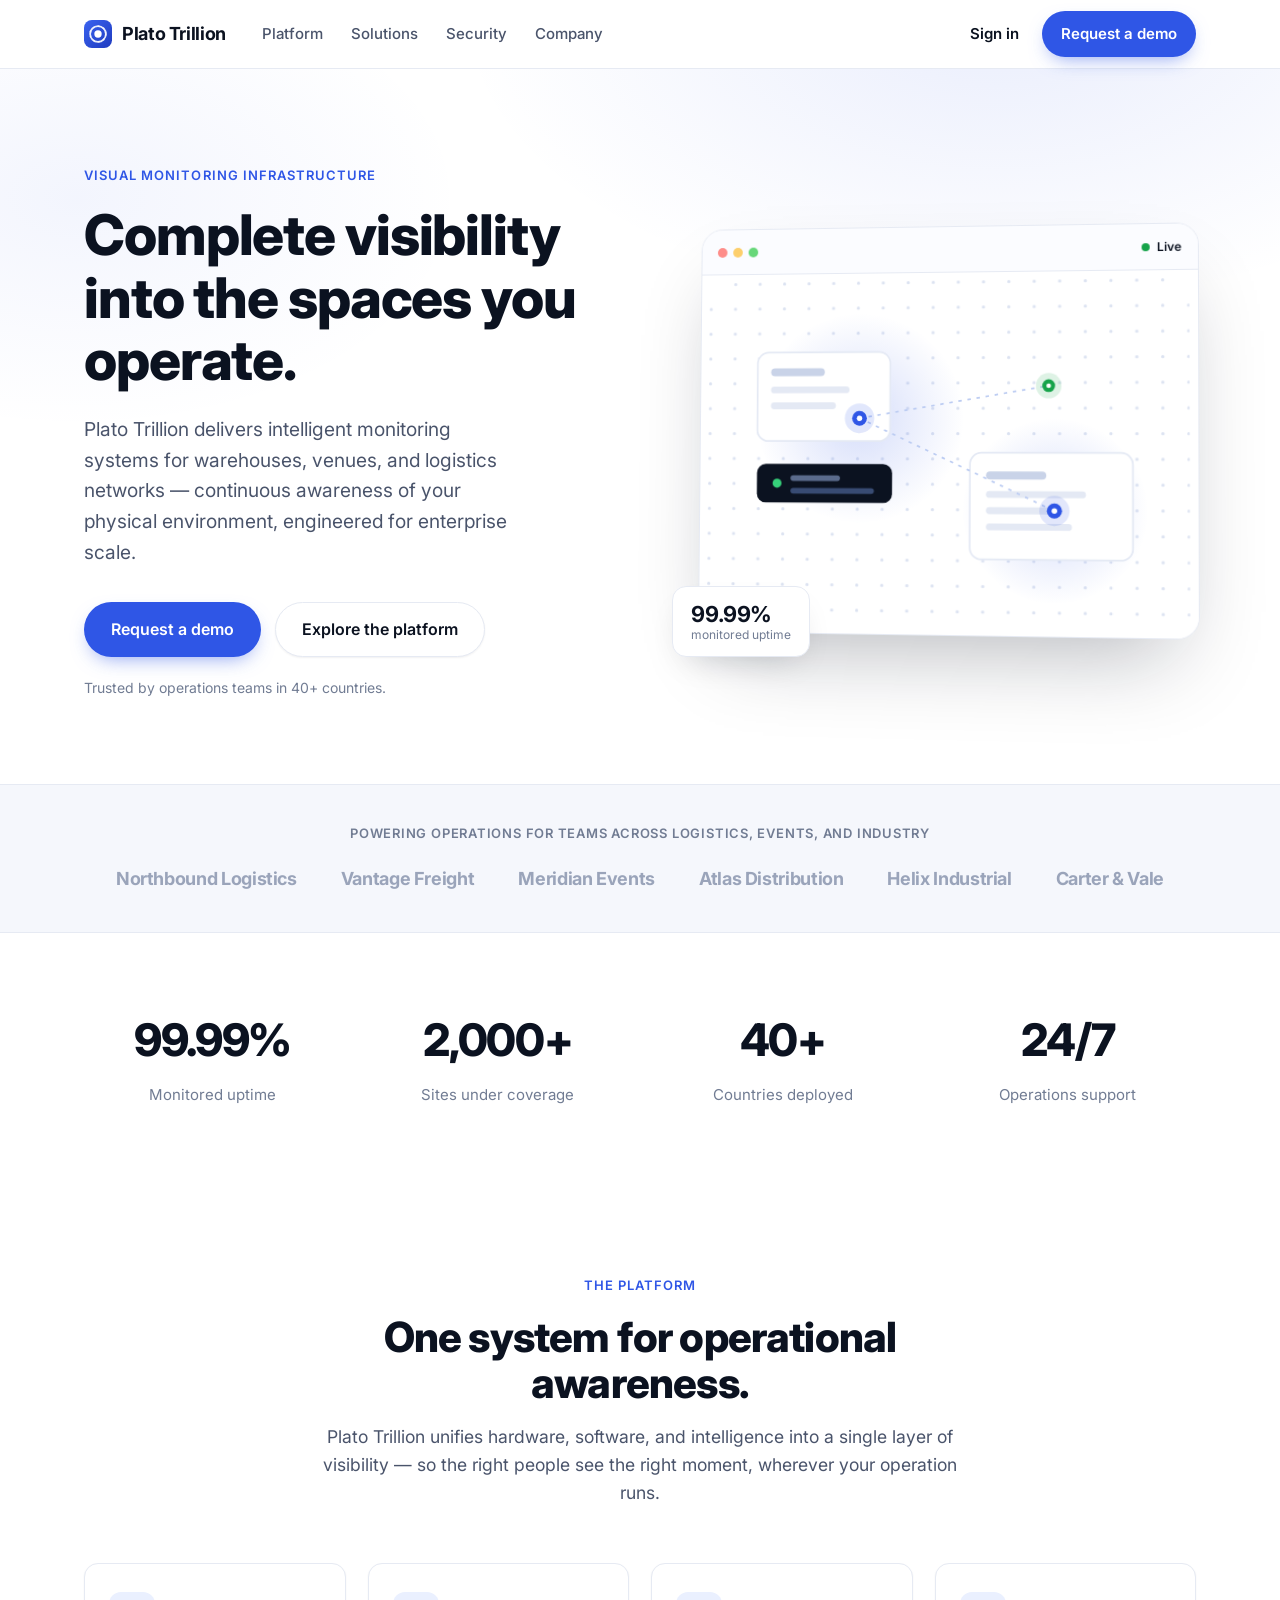
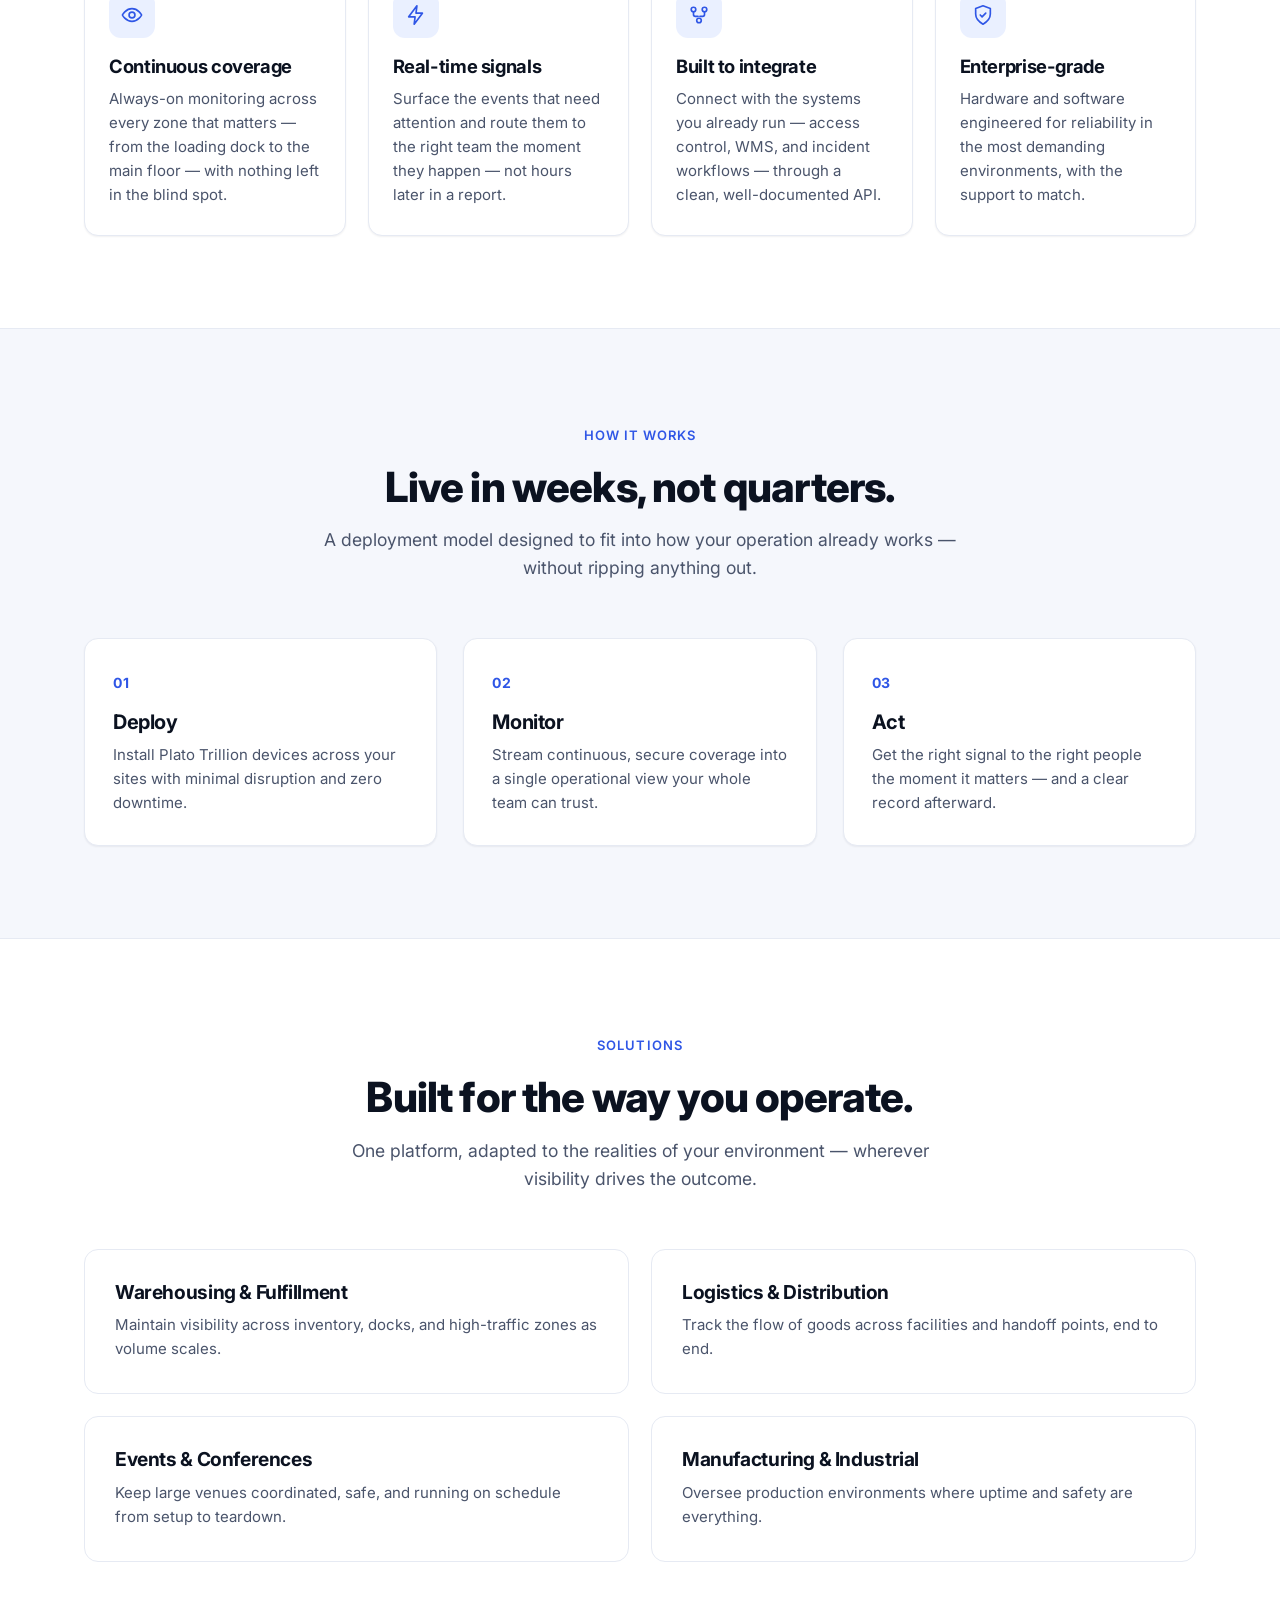
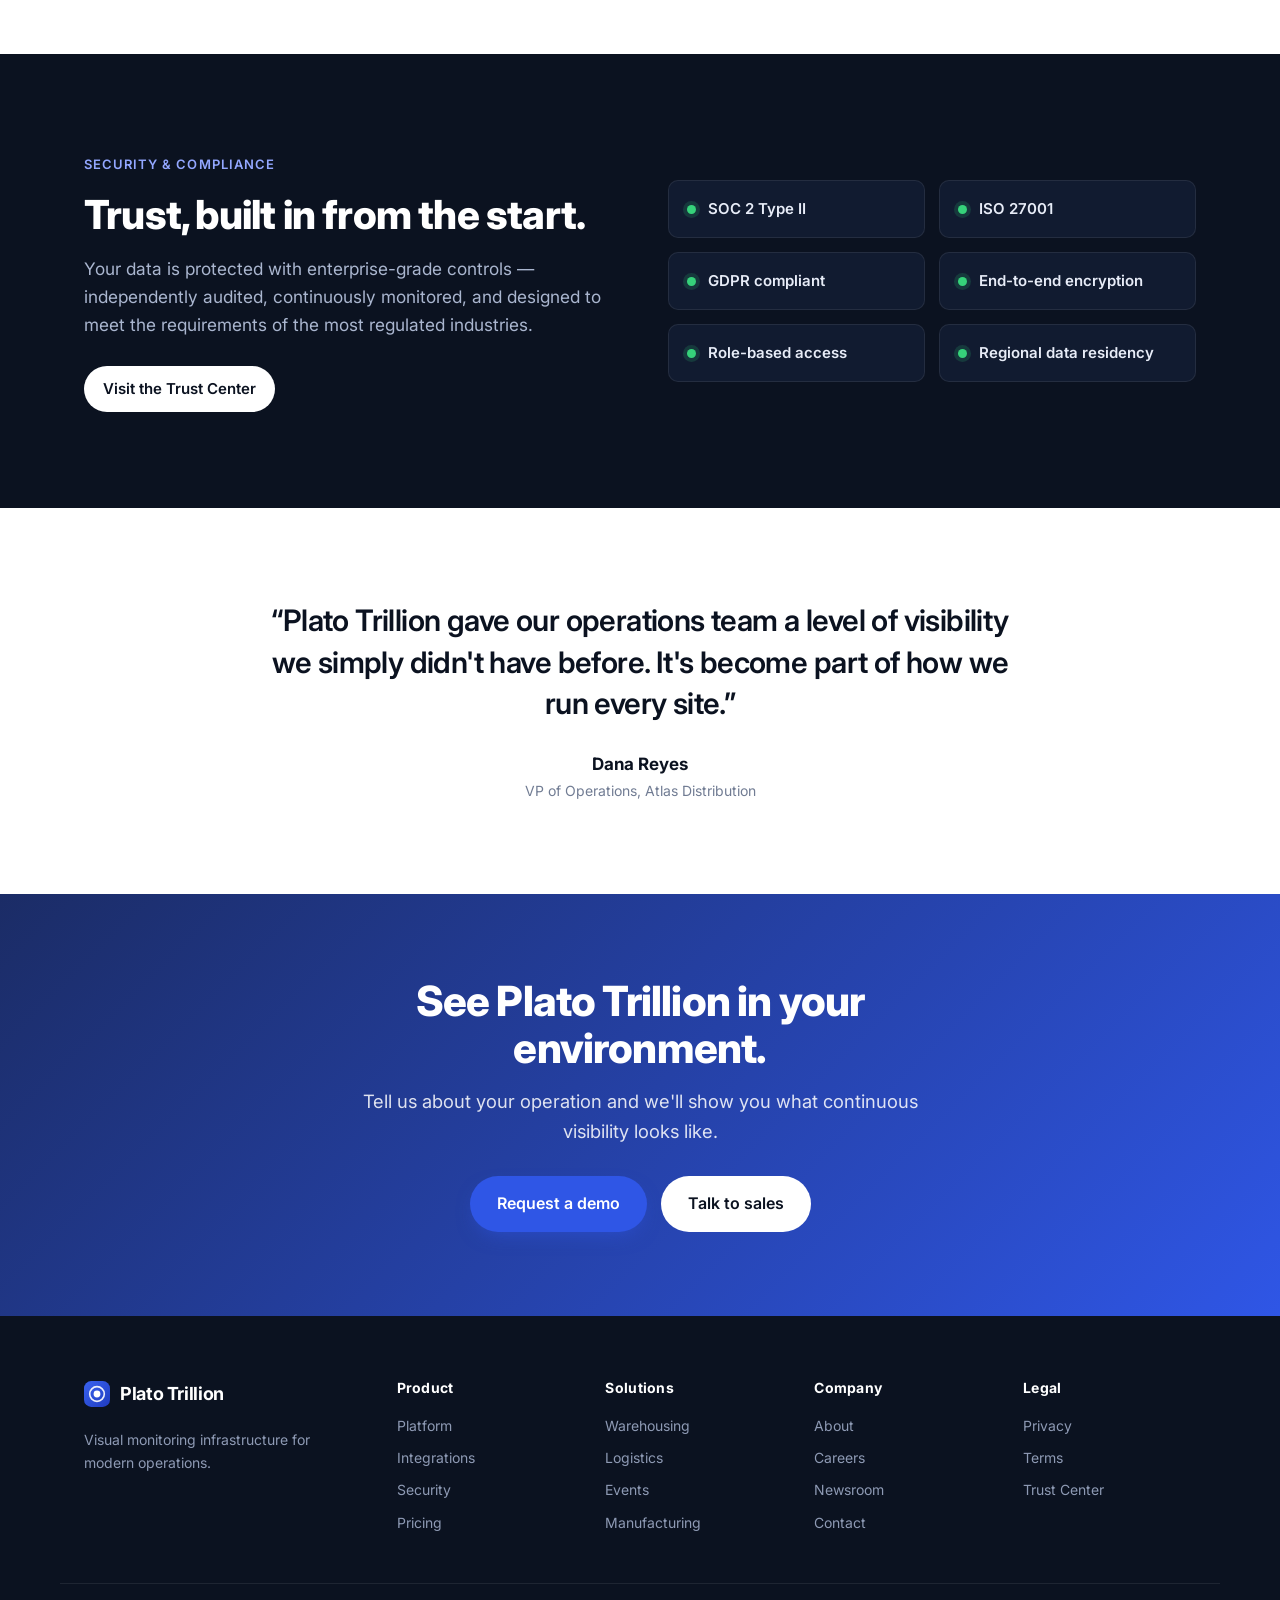
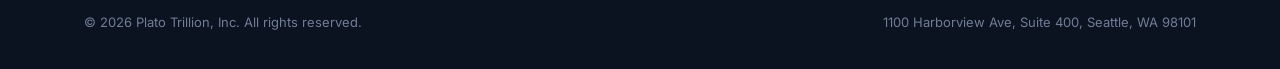
==== index.html @ 6a97e01a "Initial commit: Plato Trillion landing page Static one-page marketing site (HTML/CSS/vanilla JS) for" ====
<!DOCTYPE html>
<html lang="en">
<head>
  <meta charset="UTF-8" />
  <meta name="viewport" content="width=device-width, initial-scale=1.0" />
  <title>Plato Trillion — Visual monitoring infrastructure for operations</title>
  <meta name="description" content="Plato Trillion builds intelligent monitoring systems that give logistics, events, and industrial teams continuous visibility into their physical environments — engineered for enterprise scale." />
  <meta name="theme-color" content="#0b1220" />
  <link rel="canonical" href="https://platotrillion.com/" />

  <!-- Open Graph / social -->
  <meta property="og:type" content="website" />
  <meta property="og:title" content="Plato Trillion — Visual monitoring infrastructure" />
  <meta property="og:description" content="Continuous visibility into the spaces you operate. Intelligent monitoring systems for warehouses, venues, and logistics networks." />
  <meta property="og:url" content="https://platotrillion.com/" />
  <meta property="og:image" content="https://platotrillion.com/og-image.svg" />
  <meta property="og:site_name" content="Plato Trillion" />
  <meta name="twitter:card" content="summary_large_image" />
  <meta name="twitter:title" content="Plato Trillion — Visual monitoring infrastructure" />
  <meta name="twitter:description" content="Continuous visibility into the spaces you operate." />
  <meta name="twitter:image" content="https://platotrillion.com/og-image.svg" />

  <link rel="icon" href="favicon.svg" type="image/svg+xml" />
  <link rel="preconnect" href="https://fonts.googleapis.com" />
  <link rel="preconnect" href="https://fonts.gstatic.com" crossorigin />
  <link href="https://fonts.googleapis.com/css2?family=Inter:wght@400;500;600;700;800&display=swap" rel="stylesheet" />
  <link rel="stylesheet" href="styles.css" />
  <script>document.documentElement.classList.add('js');</script>

  <script type="application/ld+json">
  {
    "@context": "https://schema.org",
    "@type": "Organization",
    "name": "Plato Trillion, Inc.",
    "url": "https://platotrillion.com/",
    "logo": "https://platotrillion.com/favicon.svg",
    "description": "Intelligent visual monitoring systems for warehouses, venues, and logistics networks.",
    "foundingDate": "2019",
    "address": {
      "@type": "PostalAddress",
      "streetAddress": "1100 Harborview Ave, Suite 400",
      "addressLocality": "Seattle",
      "addressRegion": "WA",
      "postalCode": "98101",
      "addressCountry": "US"
    }
  }
  </script>
</head>
<body>
  <a class="skip-link" href="#main">Skip to content</a>

  <!-- Header -->
  <header class="site-header" id="top">
    <div class="container nav">
      <a class="brand" href="#top" aria-label="Plato Trillion home">
        <span class="brand-mark" aria-hidden="true">
          <svg viewBox="0 0 32 32" width="28" height="28" fill="none" xmlns="http://www.w3.org/2000/svg">
            <rect width="32" height="32" rx="9" fill="url(#bg)"/>
            <circle cx="16" cy="16" r="9" stroke="#fff" stroke-width="2" opacity="0.9"/>
            <circle cx="16" cy="16" r="4.2" fill="#fff"/>
            <circle cx="16" cy="16" r="9" stroke="#fff" stroke-width="2" stroke-dasharray="2 4" opacity="0.5"/>
            <defs>
              <linearGradient id="bg" x1="0" y1="0" x2="32" y2="32" gradientUnits="userSpaceOnUse">
                <stop stop-color="#3a63f0"/>
                <stop offset="1" stop-color="#1f3bbf"/>
              </linearGradient>
            </defs>
          </svg>
        </span>
        <span class="brand-name">Plato Trillion</span>
      </a>

      <nav class="nav-links" aria-label="Primary">
        <a href="#platform">Platform</a>
        <a href="#solutions">Solutions</a>
        <a href="#security">Security</a>
        <a href="#company">Company</a>
      </nav>

      <div class="nav-actions">
        <a class="btn btn-ghost" href="#contact">Sign in</a>
        <a class="btn btn-primary" href="#contact">Request a demo</a>
      </div>

      <button class="nav-toggle" aria-label="Toggle menu" aria-expanded="false" aria-controls="mobile-nav">
        <span></span><span></span><span></span>
      </button>
    </div>
    <div class="mobile-nav" id="mobile-nav" hidden>
      <a href="#platform">Platform</a>
      <a href="#solutions">Solutions</a>
      <a href="#security">Security</a>
      <a href="#company">Company</a>
      <a class="btn btn-primary btn-block" href="#contact">Request a demo</a>
    </div>
  </header>

  <main id="main">
    <!-- Hero -->
    <section class="hero">
      <div class="container hero-grid">
        <div class="hero-copy">
          <span class="eyebrow">Visual monitoring infrastructure</span>
          <h1>Complete visibility into the spaces you operate.</h1>
          <p class="lead">
            Plato Trillion delivers intelligent monitoring systems for warehouses, venues, and
            logistics networks — continuous awareness of your physical environment, engineered
            for enterprise scale.
          </p>
          <div class="hero-actions">
            <a class="btn btn-primary btn-lg" href="#contact">Request a demo</a>
            <a class="btn btn-secondary btn-lg" href="#platform">Explore the platform</a>
          </div>
          <p class="hero-note">Trusted by operations teams in 40+ countries.</p>
        </div>

        <div class="hero-visual" aria-hidden="true">
          <div class="visual-card">
            <div class="vc-head">
              <span class="vc-dots"><i></i><i></i><i></i></span>
              <span class="vc-live"><span class="pulse"></span>Live</span>
            </div>
            <div class="vc-body">
              <svg viewBox="0 0 420 300" xmlns="http://www.w3.org/2000/svg" role="img">
                <defs>
                  <pattern id="dots" width="22" height="22" patternUnits="userSpaceOnUse">
                    <circle cx="1.4" cy="1.4" r="1.4" fill="#dbe2f1"/>
                  </pattern>
                  <radialGradient id="cov" cx="50%" cy="50%" r="50%">
                    <stop offset="0%" stop-color="#2f56e6" stop-opacity="0.20"/>
                    <stop offset="100%" stop-color="#2f56e6" stop-opacity="0"/>
                  </radialGradient>
                </defs>
                <rect x="0" y="0" width="420" height="300" fill="url(#dots)"/>

                <!-- coverage glow -->
                <circle cx="135" cy="120" r="92" fill="url(#cov)"/>
                <circle cx="305" cy="200" r="80" fill="url(#cov)"/>

                <!-- zones -->
                <rect x="44" y="62" width="118" height="78" rx="10" fill="#fff" stroke="#e4e9f4" stroke-width="1.5"/>
                <rect x="56" y="76" width="48" height="7" rx="3.5" fill="#c9d3e8"/>
                <rect x="56" y="92" width="70" height="6" rx="3" fill="#e4e9f4"/>
                <rect x="56" y="106" width="58" height="6" rx="3" fill="#e4e9f4"/>

                <rect x="232" y="150" width="140" height="92" rx="10" fill="#fff" stroke="#e4e9f4" stroke-width="1.5"/>
                <rect x="246" y="166" width="52" height="7" rx="3.5" fill="#c9d3e8"/>
                <rect x="246" y="183" width="86" height="6" rx="3" fill="#e4e9f4"/>
                <rect x="246" y="197" width="66" height="6" rx="3" fill="#e4e9f4"/>
                <rect x="246" y="211" width="74" height="6" rx="3" fill="#e4e9f4"/>

                <!-- connectors -->
                <path d="M135 120 L305 200" stroke="#bcccf2" stroke-width="1.5" stroke-dasharray="3 5"/>
                <path d="M135 120 L300 92" stroke="#bcccf2" stroke-width="1.5" stroke-dasharray="3 5"/>

                <!-- camera nodes -->
                <g>
                  <circle cx="135" cy="120" r="13" fill="#2f56e6" opacity="0.14"/>
                  <circle cx="135" cy="120" r="6.5" fill="#2f56e6"/>
                  <circle cx="135" cy="120" r="2.4" fill="#fff"/>
                </g>
                <g>
                  <circle cx="305" cy="200" r="13" fill="#2f56e6" opacity="0.14"/>
                  <circle cx="305" cy="200" r="6.5" fill="#2f56e6"/>
                  <circle cx="305" cy="200" r="2.4" fill="#fff"/>
                </g>
                <g>
                  <circle cx="300" cy="92" r="11" fill="#16a34a" opacity="0.14"/>
                  <circle cx="300" cy="92" r="5.5" fill="#16a34a"/>
                  <circle cx="300" cy="92" r="2" fill="#fff"/>
                </g>

                <!-- status pill -->
                <g>
                  <rect x="44" y="160" width="120" height="34" rx="8" fill="#0b1220"/>
                  <circle cx="62" cy="177" r="4" fill="#36d27a"/>
                  <rect x="74" y="170" width="44" height="5" rx="2.5" fill="#5b6b8c"/>
                  <rect x="74" y="181" width="74" height="5" rx="2.5" fill="#384b73"/>
                </g>
              </svg>
            </div>
          </div>
          <div class="visual-badge">
            <strong>99.99%</strong>
            <span>monitored uptime</span>
          </div>
        </div>
      </div>
    </section>

    <!-- Trust strip -->
    <section class="trust">
      <div class="container">
        <p class="trust-label">Powering operations for teams across logistics, events, and industry</p>
        <ul class="logos">
          <li>Northbound Logistics</li>
          <li>Vantage Freight</li>
          <li>Meridian Events</li>
          <li>Atlas Distribution</li>
          <li>Helix Industrial</li>
          <li>Carter&nbsp;&amp;&nbsp;Vale</li>
        </ul>
      </div>
    </section>

    <!-- Stats -->
    <section class="stats">
      <div class="container stats-grid">
        <div class="stat reveal">
          <span class="stat-num">99.99%</span>
          <span class="stat-label">Monitored uptime</span>
        </div>
        <div class="stat reveal">
          <span class="stat-num">2,000+</span>
          <span class="stat-label">Sites under coverage</span>
        </div>
        <div class="stat reveal">
          <span class="stat-num">40+</span>
          <span class="stat-label">Countries deployed</span>
        </div>
        <div class="stat reveal">
          <span class="stat-num">24/7</span>
          <span class="stat-label">Operations support</span>
        </div>
      </div>
    </section>

    <!-- Platform / Features -->
    <section class="section" id="platform">
      <div class="container">
        <div class="section-head">
          <span class="eyebrow">The platform</span>
          <h2>One system for operational awareness.</h2>
          <p>
            Plato Trillion unifies hardware, software, and intelligence into a single layer of
            visibility — so the right people see the right moment, wherever your operation runs.
          </p>
        </div>

        <div class="features">
          <article class="feature reveal">
            <span class="feature-icon">
              <svg viewBox="0 0 24 24" width="22" height="22" fill="none" stroke="currentColor" stroke-width="1.8" stroke-linecap="round" stroke-linejoin="round"><path d="M1.5 12S5 5 12 5s10.5 7 10.5 7-3.5 7-10.5 7S1.5 12 1.5 12Z"/><circle cx="12" cy="12" r="3.2"/></svg>
            </span>
            <h3>Continuous coverage</h3>
            <p>Always-on monitoring across every zone that matters — from the loading dock to the main floor — with nothing left in the blind spot.</p>
          </article>

          <article class="feature reveal">
            <span class="feature-icon">
              <svg viewBox="0 0 24 24" width="22" height="22" fill="none" stroke="currentColor" stroke-width="1.8" stroke-linecap="round" stroke-linejoin="round"><path d="M13 2 4 14h7l-1 8 9-12h-7l1-8Z"/></svg>
            </span>
            <h3>Real-time signals</h3>
            <p>Surface the events that need attention and route them to the right team the moment they happen — not hours later in a report.</p>
          </article>

          <article class="feature reveal">
            <span class="feature-icon">
              <svg viewBox="0 0 24 24" width="22" height="22" fill="none" stroke="currentColor" stroke-width="1.8" stroke-linecap="round" stroke-linejoin="round"><circle cx="6" cy="6" r="2.5"/><circle cx="18" cy="6" r="2.5"/><circle cx="12" cy="18" r="2.5"/><path d="M6 8.5v3a2 2 0 0 0 2 2h3M18 8.5v3a2 2 0 0 1-2 2h-3"/></svg>
            </span>
            <h3>Built to integrate</h3>
            <p>Connect with the systems you already run — access control, WMS, and incident workflows — through a clean, well-documented API.</p>
          </article>

          <article class="feature reveal">
            <span class="feature-icon">
              <svg viewBox="0 0 24 24" width="22" height="22" fill="none" stroke="currentColor" stroke-width="1.8" stroke-linecap="round" stroke-linejoin="round"><path d="M12 2 4 5v6c0 5 3.5 8.5 8 11 4.5-2.5 8-6 8-11V5l-8-3Z"/><path d="m9 12 2 2 4-4"/></svg>
            </span>
            <h3>Enterprise-grade</h3>
            <p>Hardware and software engineered for reliability in the most demanding environments, with the support to match.</p>
          </article>
        </div>
      </div>
    </section>

    <!-- How it works -->
    <section class="section section-soft" id="how">
      <div class="container">
        <div class="section-head">
          <span class="eyebrow">How it works</span>
          <h2>Live in weeks, not quarters.</h2>
          <p>A deployment model designed to fit into how your operation already works — without ripping anything out.</p>
        </div>
        <div class="steps">
          <div class="step reveal">
            <span class="step-num">01</span>
            <h3>Deploy</h3>
            <p>Install Plato Trillion devices across your sites with minimal disruption and zero downtime.</p>
          </div>
          <div class="step reveal">
            <span class="step-num">02</span>
            <h3>Monitor</h3>
            <p>Stream continuous, secure coverage into a single operational view your whole team can trust.</p>
          </div>
          <div class="step reveal">
            <span class="step-num">03</span>
            <h3>Act</h3>
            <p>Get the right signal to the right people the moment it matters — and a clear record afterward.</p>
          </div>
        </div>
      </div>
    </section>

    <!-- Solutions -->
    <section class="section" id="solutions">
      <div class="container">
        <div class="section-head">
          <span class="eyebrow">Solutions</span>
          <h2>Built for the way you operate.</h2>
          <p>One platform, adapted to the realities of your environment — wherever visibility drives the outcome.</p>
        </div>
        <div class="solutions">
          <article class="solution reveal">
            <h3>Warehousing &amp; Fulfillment</h3>
            <p>Maintain visibility across inventory, docks, and high-traffic zones as volume scales.</p>
          </article>
          <article class="solution reveal">
            <h3>Logistics &amp; Distribution</h3>
            <p>Track the flow of goods across facilities and handoff points, end to end.</p>
          </article>
          <article class="solution reveal">
            <h3>Events &amp; Conferences</h3>
            <p>Keep large venues coordinated, safe, and running on schedule from setup to teardown.</p>
          </article>
          <article class="solution reveal">
            <h3>Manufacturing &amp; Industrial</h3>
            <p>Oversee production environments where uptime and safety are everything.</p>
          </article>
        </div>
      </div>
    </section>

    <!-- Security -->
    <section class="security" id="security">
      <div class="container security-grid">
        <div class="security-copy">
          <span class="eyebrow eyebrow-light">Security &amp; compliance</span>
          <h2>Trust, built in from the start.</h2>
          <p>
            Your data is protected with enterprise-grade controls — independently audited,
            continuously monitored, and designed to meet the requirements of the most
            regulated industries.
          </p>
          <a class="btn btn-light" href="#contact">Visit the Trust Center</a>
        </div>
        <ul class="badges">
          <li>SOC&nbsp;2 Type&nbsp;II</li>
          <li>ISO&nbsp;27001</li>
          <li>GDPR compliant</li>
          <li>End-to-end encryption</li>
          <li>Role-based access</li>
          <li>Regional data residency</li>
        </ul>
      </div>
    </section>

    <!-- Testimonial -->
    <section class="section">
      <div class="container">
        <figure class="quote reveal">
          <blockquote>
            “Plato Trillion gave our operations team a level of visibility we simply didn't have
            before. It's become part of how we run every site.”
          </blockquote>
          <figcaption>
            <span class="q-name">Dana Reyes</span>
            <span class="q-role">VP of Operations, Atlas Distribution</span>
          </figcaption>
        </figure>
      </div>
    </section>

    <!-- CTA -->
    <section class="cta" id="contact">
      <div class="container cta-inner">
        <h2>See Plato Trillion in your environment.</h2>
        <p>Tell us about your operation and we'll show you what continuous visibility looks like.</p>
        <div class="cta-actions">
          <a class="btn btn-primary btn-lg" href="mailto:sales@platotrillion.com?subject=Demo%20request">Request a demo</a>
          <a class="btn btn-light btn-lg" href="mailto:sales@platotrillion.com">Talk to sales</a>
        </div>
      </div>
    </section>
  </main>

  <!-- Footer -->
  <footer class="site-footer" id="company">
    <div class="container footer-grid">
      <div class="footer-brand">
        <a class="brand" href="#top" aria-label="Plato Trillion home">
          <span class="brand-mark" aria-hidden="true">
            <svg viewBox="0 0 32 32" width="26" height="26" fill="none" xmlns="http://www.w3.org/2000/svg">
              <rect width="32" height="32" rx="9" fill="url(#bg2)"/>
              <circle cx="16" cy="16" r="9" stroke="#fff" stroke-width="2" opacity="0.9"/>
              <circle cx="16" cy="16" r="4.2" fill="#fff"/>
              <defs>
                <linearGradient id="bg2" x1="0" y1="0" x2="32" y2="32" gradientUnits="userSpaceOnUse">
                  <stop stop-color="#3a63f0"/>
                  <stop offset="1" stop-color="#1f3bbf"/>
                </linearGradient>
              </defs>
            </svg>
          </span>
          <span class="brand-name">Plato Trillion</span>
        </a>
        <p class="footer-tag">Visual monitoring infrastructure for modern operations.</p>
      </div>

      <nav class="footer-col" aria-label="Product">
        <h4>Product</h4>
        <a href="#platform">Platform</a>
        <a href="#platform">Integrations</a>
        <a href="#security">Security</a>
        <a href="#contact">Pricing</a>
      </nav>
      <nav class="footer-col" aria-label="Solutions">
        <h4>Solutions</h4>
        <a href="#solutions">Warehousing</a>
        <a href="#solutions">Logistics</a>
        <a href="#solutions">Events</a>
        <a href="#solutions">Manufacturing</a>
      </nav>
      <nav class="footer-col" aria-label="Company">
        <h4>Company</h4>
        <a href="#company">About</a>
        <a href="#company">Careers</a>
        <a href="#company">Newsroom</a>
        <a href="mailto:hello@platotrillion.com">Contact</a>
      </nav>
      <nav class="footer-col" aria-label="Legal">
        <h4>Legal</h4>
        <a href="#company">Privacy</a>
        <a href="#company">Terms</a>
        <a href="#security">Trust Center</a>
      </nav>
    </div>
    <div class="container footer-bottom">
      <p>© <span id="year">2026</span> Plato Trillion, Inc. All rights reserved.</p>
      <p class="footer-addr">1100 Harborview Ave, Suite 400, Seattle, WA 98101</p>
    </div>
  </footer>

  <script src="script.js" defer></script>
</body>
</html>
---- styles.css ----
/* ============================================================
   Plato Trillion — landing page styles
   ============================================================ */

:root {
  --bg: #ffffff;
  --bg-soft: #f5f7fc;
  --ink: #0b1220;
  --body: #4a546b;
  --muted: #717c93;
  --line: #e6eaf3;
  --accent: #2f56e6;
  --accent-ink: #2444c2;
  --accent-soft: #eaf0ff;
  --dark: #0b1220;
  --dark-2: #111b30;

  --r-sm: 10px;
  --r: 14px;
  --r-lg: 22px;

  --shadow-sm: 0 1px 2px rgba(11, 18, 32, 0.06);
  --shadow-md: 0 14px 34px -16px rgba(11, 18, 32, 0.22);
  --shadow-lg: 0 40px 80px -28px rgba(11, 18, 32, 0.30);

  --container: 1160px;
  --pad: 24px;

  --ease: cubic-bezier(0.22, 0.61, 0.36, 1);
}

* { box-sizing: border-box; }

html { scroll-behavior: smooth; -webkit-text-size-adjust: 100%; }

body {
  margin: 0;
  font-family: "Inter", system-ui, -apple-system, "Segoe UI", Roboto, sans-serif;
  color: var(--body);
  background: var(--bg);
  line-height: 1.6;
  font-size: 17px;
  -webkit-font-smoothing: antialiased;
  text-rendering: optimizeLegibility;
}

h1, h2, h3, h4 { color: var(--ink); line-height: 1.12; margin: 0; letter-spacing: -0.02em; }
p { margin: 0; }
a { color: inherit; text-decoration: none; }
img, svg { display: block; max-width: 100%; }
ul { margin: 0; padding: 0; list-style: none; }

.container {
  width: 100%;
  max-width: var(--container);
  margin: 0 auto;
  padding: 0 var(--pad);
}

.skip-link {
  position: absolute;
  left: -9999px;
  top: 12px;
  background: var(--ink);
  color: #fff;
  padding: 10px 16px;
  border-radius: var(--r-sm);
  z-index: 200;
}
.skip-link:focus { left: 16px; }

.eyebrow {
  display: inline-block;
  font-size: 13px;
  font-weight: 600;
  letter-spacing: 0.08em;
  text-transform: uppercase;
  color: var(--accent);
  margin-bottom: 18px;
}
.eyebrow-light { color: #93a7ff; }

/* ---------- Buttons ---------- */
.btn {
  --btn-pad-y: 10px;
  --btn-pad-x: 18px;
  display: inline-flex;
  align-items: center;
  justify-content: center;
  gap: 8px;
  padding: var(--btn-pad-y) var(--btn-pad-x);
  border-radius: 999px;
  font-weight: 600;
  font-size: 15px;
  border: 1px solid transparent;
  cursor: pointer;
  transition: transform 0.15s var(--ease), background 0.2s var(--ease),
    box-shadow 0.2s var(--ease), border-color 0.2s var(--ease), color 0.2s var(--ease);
  white-space: nowrap;
}
.btn:active { transform: translateY(1px); }
.btn-lg { --btn-pad-y: 14px; --btn-pad-x: 26px; font-size: 16px; }
.btn-block { width: 100%; }

.btn-primary { background: var(--accent); color: #fff; box-shadow: 0 8px 20px -8px rgba(47, 86, 230, 0.6); }
.btn-primary:hover { background: var(--accent-ink); box-shadow: 0 12px 26px -8px rgba(47, 86, 230, 0.7); }

.btn-secondary { background: #fff; color: var(--ink); border-color: var(--line); box-shadow: var(--shadow-sm); }
.btn-secondary:hover { border-color: #cdd6ea; box-shadow: var(--shadow-md); }

.btn-ghost { color: var(--ink); padding-left: 12px; padding-right: 12px; }
.btn-ghost:hover { color: var(--accent); }

.btn-light { background: #fff; color: var(--ink); }
.btn-light:hover { background: #eef2fc; }

/* ---------- Header ---------- */
.site-header {
  position: sticky;
  top: 0;
  z-index: 100;
  background: rgba(255, 255, 255, 0.8);
  backdrop-filter: saturate(180%) blur(12px);
  -webkit-backdrop-filter: saturate(180%) blur(12px);
  border-bottom: 1px solid var(--line);
}
.nav {
  display: flex;
  align-items: center;
  gap: 28px;
  height: 68px;
}
.brand { display: inline-flex; align-items: center; gap: 10px; font-weight: 700; color: var(--ink); }
.brand-mark { display: inline-flex; }
.brand-name { font-size: 18px; letter-spacing: -0.02em; }

.nav-links { display: flex; gap: 28px; margin-left: 8px; }
.nav-links a { font-size: 15px; font-weight: 500; color: var(--body); transition: color 0.18s var(--ease); }
.nav-links a:hover { color: var(--ink); }

.nav-actions { display: flex; align-items: center; gap: 10px; margin-left: auto; }

.nav-toggle {
  display: none;
  margin-left: auto;
  flex-direction: column;
  gap: 5px;
  background: none;
  border: 0;
  padding: 8px;
  cursor: pointer;
}
.nav-toggle span { width: 22px; height: 2px; background: var(--ink); border-radius: 2px; transition: 0.2s var(--ease); }
.nav-toggle[aria-expanded="true"] span:nth-child(1) { transform: translateY(7px) rotate(45deg); }
.nav-toggle[aria-expanded="true"] span:nth-child(2) { opacity: 0; }
.nav-toggle[aria-expanded="true"] span:nth-child(3) { transform: translateY(-7px) rotate(-45deg); }

.mobile-nav { display: none; flex-direction: column; gap: 4px; padding: 12px var(--pad) 22px; border-bottom: 1px solid var(--line); background: #fff; }
.mobile-nav a { padding: 12px 8px; font-weight: 500; color: var(--ink); border-radius: var(--r-sm); }
.mobile-nav a:hover { background: var(--bg-soft); }
.mobile-nav .btn { margin-top: 8px; }

/* ---------- Hero ---------- */
.hero {
  position: relative;
  overflow: hidden;
  padding: 92px 0 84px;
  background:
    radial-gradient(900px 500px at 78% -8%, rgba(47, 86, 230, 0.10), transparent 60%),
    radial-gradient(700px 420px at 6% 18%, rgba(47, 86, 230, 0.06), transparent 55%);
}
.hero-grid {
  display: grid;
  grid-template-columns: 1.05fr 0.95fr;
  gap: 56px;
  align-items: center;
}
.hero h1 { font-size: clamp(2.3rem, 4.6vw, 3.5rem); font-weight: 800; }
.hero .lead { margin-top: 22px; font-size: 1.2rem; max-width: 36ch; color: var(--body); }
.hero-actions { display: flex; flex-wrap: wrap; gap: 14px; margin-top: 34px; }
.hero-note { margin-top: 20px; font-size: 14px; color: var(--muted); }

/* hero visual */
.hero-visual { position: relative; }
.visual-card {
  background: #fff;
  border: 1px solid var(--line);
  border-radius: var(--r-lg);
  box-shadow: var(--shadow-lg);
  overflow: hidden;
  transform: perspective(1400px) rotateY(-6deg) rotateX(2deg);
}
.vc-head {
  display: flex;
  align-items: center;
  justify-content: space-between;
  padding: 13px 16px;
  border-bottom: 1px solid var(--line);
  background: #fbfcff;
}
.vc-dots { display: inline-flex; gap: 6px; }
.vc-dots i { width: 10px; height: 10px; border-radius: 50%; background: #e1e7f3; }
.vc-dots i:nth-child(1) { background: #ff5f57; opacity: 0.7; }
.vc-dots i:nth-child(2) { background: #febc2e; opacity: 0.7; }
.vc-dots i:nth-child(3) { background: #28c840; opacity: 0.7; }
.vc-live { display: inline-flex; align-items: center; gap: 7px; font-size: 12px; font-weight: 600; color: var(--ink); }
.pulse { width: 8px; height: 8px; border-radius: 50%; background: #16a34a; box-shadow: 0 0 0 0 rgba(22, 163, 74, 0.5); animation: pulse 2s infinite; }
@keyframes pulse {
  0% { box-shadow: 0 0 0 0 rgba(22, 163, 74, 0.45); }
  70% { box-shadow: 0 0 0 8px rgba(22, 163, 74, 0); }
  100% { box-shadow: 0 0 0 0 rgba(22, 163, 74, 0); }
}
.vc-body { padding: 8px; background: #fff; }
.vc-body svg { width: 100%; height: auto; border-radius: 12px; }

.visual-badge {
  position: absolute;
  left: -22px;
  bottom: -22px;
  background: #fff;
  border: 1px solid var(--line);
  border-radius: var(--r);
  box-shadow: var(--shadow-md);
  padding: 14px 18px;
  display: flex;
  flex-direction: column;
  line-height: 1.2;
}
.visual-badge strong { font-size: 22px; color: var(--ink); letter-spacing: -0.02em; }
.visual-badge span { font-size: 12px; color: var(--muted); }

/* ---------- Trust strip ---------- */
.trust { padding: 38px 0; border-top: 1px solid var(--line); border-bottom: 1px solid var(--line); background: var(--bg-soft); }
.trust-label { text-align: center; font-size: 13px; font-weight: 600; letter-spacing: 0.06em; text-transform: uppercase; color: var(--muted); }
.logos {
  display: flex;
  flex-wrap: wrap;
  justify-content: center;
  gap: 18px 44px;
  margin-top: 22px;
}
.logos li {
  font-size: 18px;
  font-weight: 700;
  letter-spacing: -0.02em;
  color: #9aa4ba;
  transition: color 0.2s var(--ease);
}
.logos li:hover { color: var(--ink); }

/* ---------- Stats ---------- */
.stats { padding: 64px 0; }
.stats-grid { display: grid; grid-template-columns: repeat(4, 1fr); gap: 28px; }
.stat { text-align: center; padding: 8px; }
.stat-num { display: block; font-size: clamp(2rem, 3.6vw, 2.8rem); font-weight: 800; color: var(--ink); letter-spacing: -0.03em; }
.stat-label { display: block; margin-top: 6px; font-size: 15px; color: var(--muted); }

/* ---------- Sections ---------- */
.section { padding: 92px 0; }
.section-soft { background: var(--bg-soft); border-top: 1px solid var(--line); border-bottom: 1px solid var(--line); }
.section-head { max-width: 640px; margin: 0 auto 56px; text-align: center; }
.section-head h2 { font-size: clamp(1.9rem, 3.4vw, 2.6rem); font-weight: 800; }
.section-head p { margin-top: 16px; font-size: 1.1rem; color: var(--body); }

/* ---------- Features ---------- */
.features { display: grid; grid-template-columns: repeat(4, 1fr); gap: 22px; }
.feature {
  background: #fff;
  border: 1px solid var(--line);
  border-radius: var(--r);
  padding: 28px 24px;
  box-shadow: var(--shadow-sm);
  transition: transform 0.2s var(--ease), box-shadow 0.2s var(--ease), border-color 0.2s var(--ease);
}
.feature:hover { transform: translateY(-4px); box-shadow: var(--shadow-md); border-color: #d8e0f1; }
.feature-icon {
  display: inline-flex;
  align-items: center;
  justify-content: center;
  width: 46px;
  height: 46px;
  border-radius: 12px;
  background: var(--accent-soft);
  color: var(--accent);
  margin-bottom: 18px;
}
.feature h3 { font-size: 1.15rem; margin-bottom: 10px; }
.feature p { font-size: 15px; }

/* ---------- Steps ---------- */
.steps { display: grid; grid-template-columns: repeat(3, 1fr); gap: 26px; }
.step { padding: 30px 28px; background: #fff; border: 1px solid var(--line); border-radius: var(--r); box-shadow: var(--shadow-sm); }
.step-num { display: inline-block; font-size: 14px; font-weight: 700; color: var(--accent); letter-spacing: 0.06em; margin-bottom: 16px; }
.step h3 { font-size: 1.25rem; margin-bottom: 10px; }
.step p { font-size: 15px; }

/* ---------- Solutions ---------- */
.solutions { display: grid; grid-template-columns: repeat(2, 1fr); gap: 22px; }
.solution {
  position: relative;
  padding: 32px 30px;
  border: 1px solid var(--line);
  border-radius: var(--r);
  background: #fff;
  overflow: hidden;
  transition: transform 0.2s var(--ease), box-shadow 0.2s var(--ease), border-color 0.2s var(--ease);
}
.solution::before {
  content: "";
  position: absolute;
  left: 0; top: 0; bottom: 0;
  width: 4px;
  background: linear-gradient(180deg, var(--accent), #6f8bff);
  opacity: 0;
  transition: opacity 0.2s var(--ease);
}
.solution:hover { transform: translateY(-3px); box-shadow: var(--shadow-md); border-color: #d8e0f1; }
.solution:hover::before { opacity: 1; }
.solution h3 { font-size: 1.2rem; margin-bottom: 10px; }
.solution p { font-size: 15px; }

/* ---------- Security ---------- */
.security { background: var(--dark); color: #c4cde0; padding: 96px 0; }
.security-grid { display: grid; grid-template-columns: 1fr 1fr; gap: 56px; align-items: center; }
.security-copy h2 { color: #fff; font-size: clamp(1.9rem, 3.4vw, 2.5rem); font-weight: 800; }
.security-copy p { margin: 18px 0 28px; color: #aab6cf; font-size: 1.08rem; }
.badges { display: grid; grid-template-columns: repeat(2, 1fr); gap: 14px; }
.badges li {
  display: flex;
  align-items: center;
  gap: 12px;
  padding: 16px 18px;
  background: var(--dark-2);
  border: 1px solid rgba(255, 255, 255, 0.08);
  border-radius: var(--r-sm);
  font-weight: 600;
  color: #e7ecf7;
  font-size: 15px;
}
.badges li::before {
  content: "";
  width: 9px;
  height: 9px;
  border-radius: 50%;
  background: #36d27a;
  box-shadow: 0 0 0 4px rgba(54, 210, 122, 0.16);
  flex: none;
}

/* ---------- Testimonial ---------- */
.quote { max-width: 760px; margin: 0 auto; text-align: center; }
.quote blockquote {
  margin: 0;
  font-size: clamp(1.4rem, 2.6vw, 1.85rem);
  line-height: 1.4;
  font-weight: 600;
  color: var(--ink);
  letter-spacing: -0.02em;
}
.quote figcaption { margin-top: 26px; }
.q-name { display: block; font-weight: 700; color: var(--ink); }
.q-role { display: block; font-size: 14px; color: var(--muted); margin-top: 2px; }

/* ---------- CTA ---------- */
.cta {
  background: linear-gradient(135deg, #1b2c66 0%, #2f56e6 100%);
  color: #fff;
  padding: 84px 0;
  text-align: center;
}
.cta-inner { max-width: 640px; margin: 0 auto; }
.cta h2 { color: #fff; font-size: clamp(1.9rem, 3.4vw, 2.6rem); font-weight: 800; }
.cta p { margin: 16px 0 30px; font-size: 1.15rem; color: rgba(255, 255, 255, 0.85); }
.cta-actions { display: flex; gap: 14px; justify-content: center; flex-wrap: wrap; }

/* ---------- Footer ---------- */
.site-footer { background: var(--dark); color: #8e9ab4; padding: 64px 0 36px; }
.footer-grid {
  display: grid;
  grid-template-columns: 1.6fr 1fr 1fr 1fr 1fr;
  gap: 36px;
  padding-bottom: 44px;
  border-bottom: 1px solid rgba(255, 255, 255, 0.08);
}
.footer-brand .brand { color: #fff; }
.footer-brand .brand-name { color: #fff; }
.footer-tag { margin-top: 14px; font-size: 14px; max-width: 30ch; color: #8e9ab4; }
.footer-col h4 { color: #fff; font-size: 14px; letter-spacing: 0.02em; margin-bottom: 14px; }
.footer-col a { display: block; font-size: 14px; color: #8e9ab4; padding: 5px 0; transition: color 0.18s var(--ease); }
.footer-col a:hover { color: #fff; }
.footer-bottom {
  display: flex;
  justify-content: space-between;
  align-items: center;
  flex-wrap: wrap;
  gap: 10px;
  padding-top: 28px;
  font-size: 13px;
  color: #707d97;
}

/* ---------- Reveal animation ---------- */
.js .reveal { opacity: 0; transform: translateY(16px); transition: opacity 0.6s var(--ease), transform 0.6s var(--ease); }
.js .reveal.is-visible { opacity: 1; transform: none; }

@media (prefers-reduced-motion: reduce) {
  html { scroll-behavior: auto; }
  .js .reveal { opacity: 1; transform: none; transition: none; }
  .pulse { animation: none; }
}

/* ---------- Responsive ---------- */
@media (max-width: 960px) {
  .nav-links, .nav-actions { display: none; }
  .nav-toggle { display: flex; }
  .hero-grid { grid-template-columns: 1fr; gap: 48px; }
  .hero .lead { max-width: 52ch; }
  .hero-visual { max-width: 520px; }
  .visual-card { transform: none; }
  .security-grid { grid-template-columns: 1fr; gap: 36px; }
  .footer-grid { grid-template-columns: 1fr 1fr; }
  .footer-brand { grid-column: 1 / -1; }
}

@media (max-width: 720px) {
  body { font-size: 16px; }
  .hero { padding: 64px 0 60px; }
  .section { padding: 68px 0; }
  .security { padding: 72px 0; }
  .stats-grid { grid-template-columns: repeat(2, 1fr); gap: 32px 20px; }
  .features { grid-template-columns: 1fr 1fr; }
  .steps { grid-template-columns: 1fr; }
  .solutions { grid-template-columns: 1fr; }
  .badges { grid-template-columns: 1fr; }
  .visual-badge { left: 0; }
}

@media (max-width: 480px) {
  .features { grid-template-columns: 1fr; }
  .footer-grid { grid-template-columns: 1fr 1fr; gap: 28px; }
  .cta-actions .btn, .hero-actions .btn { width: 100%; }
}
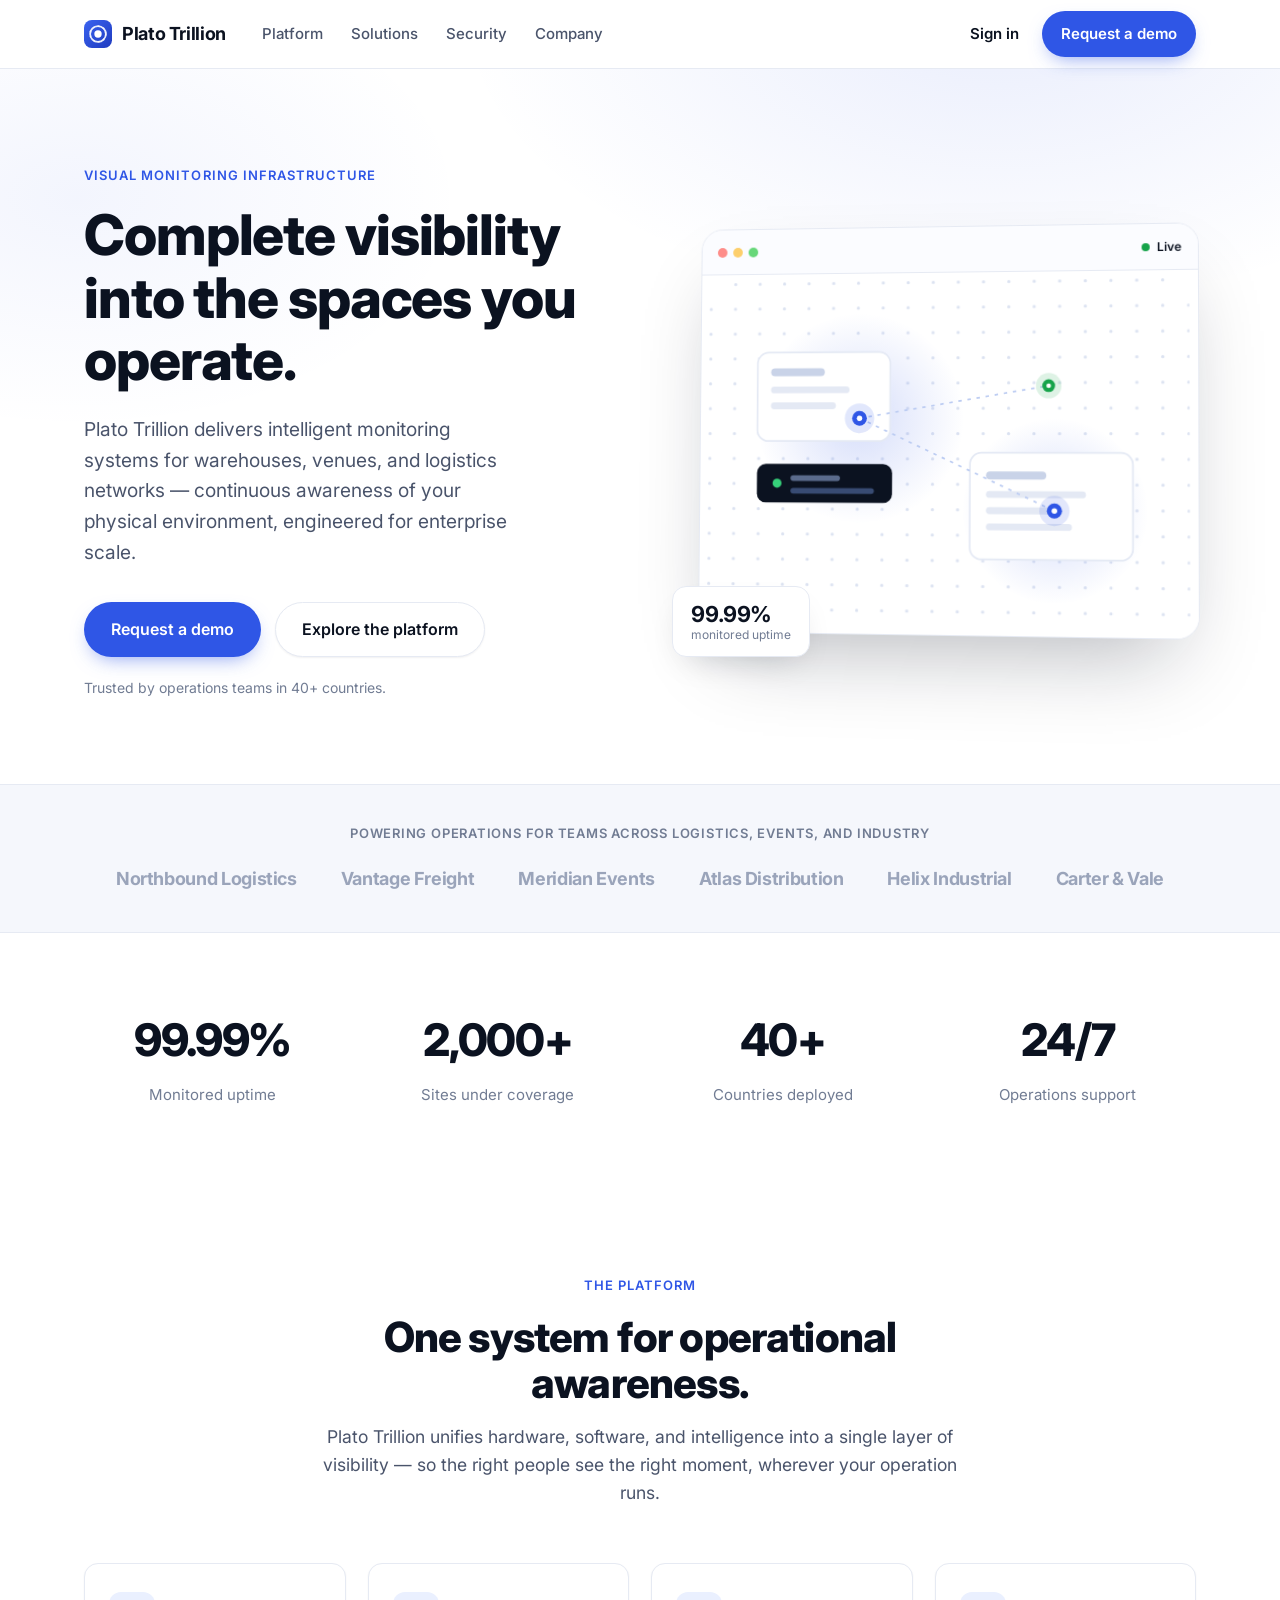
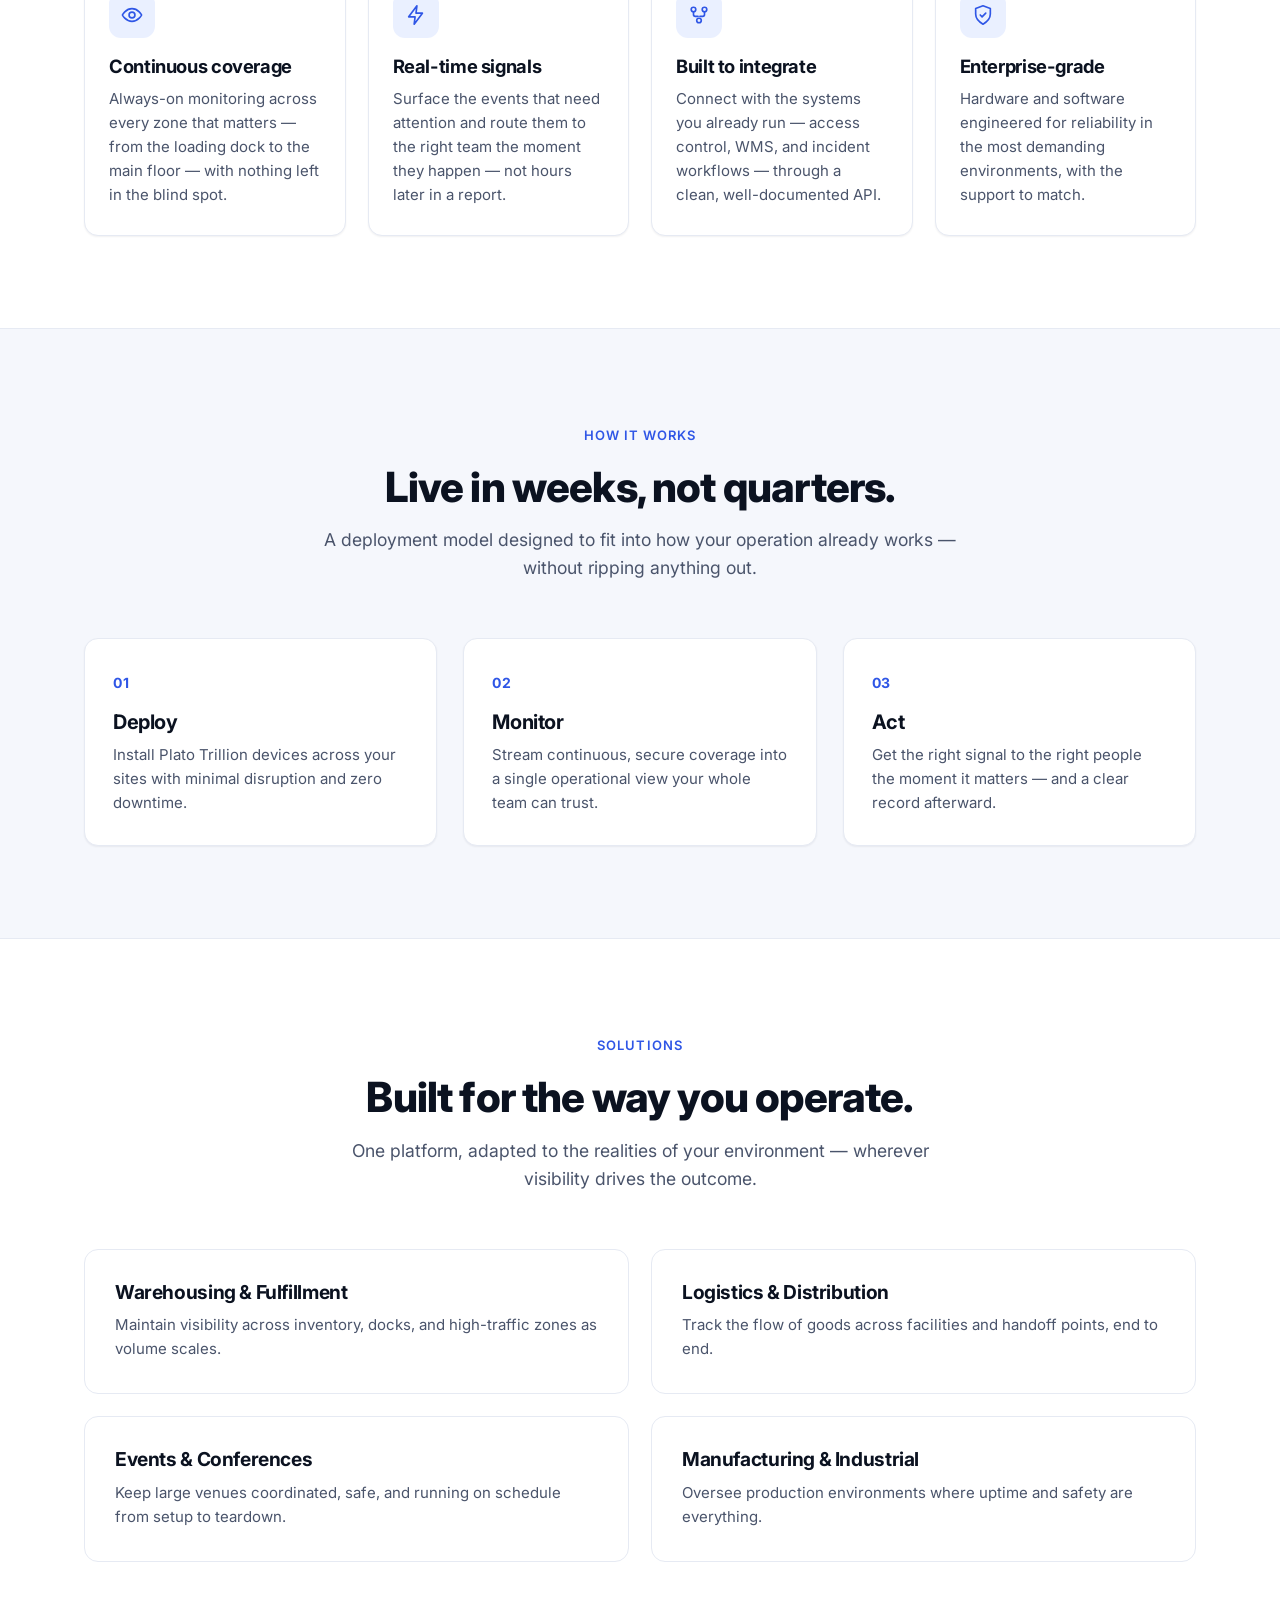
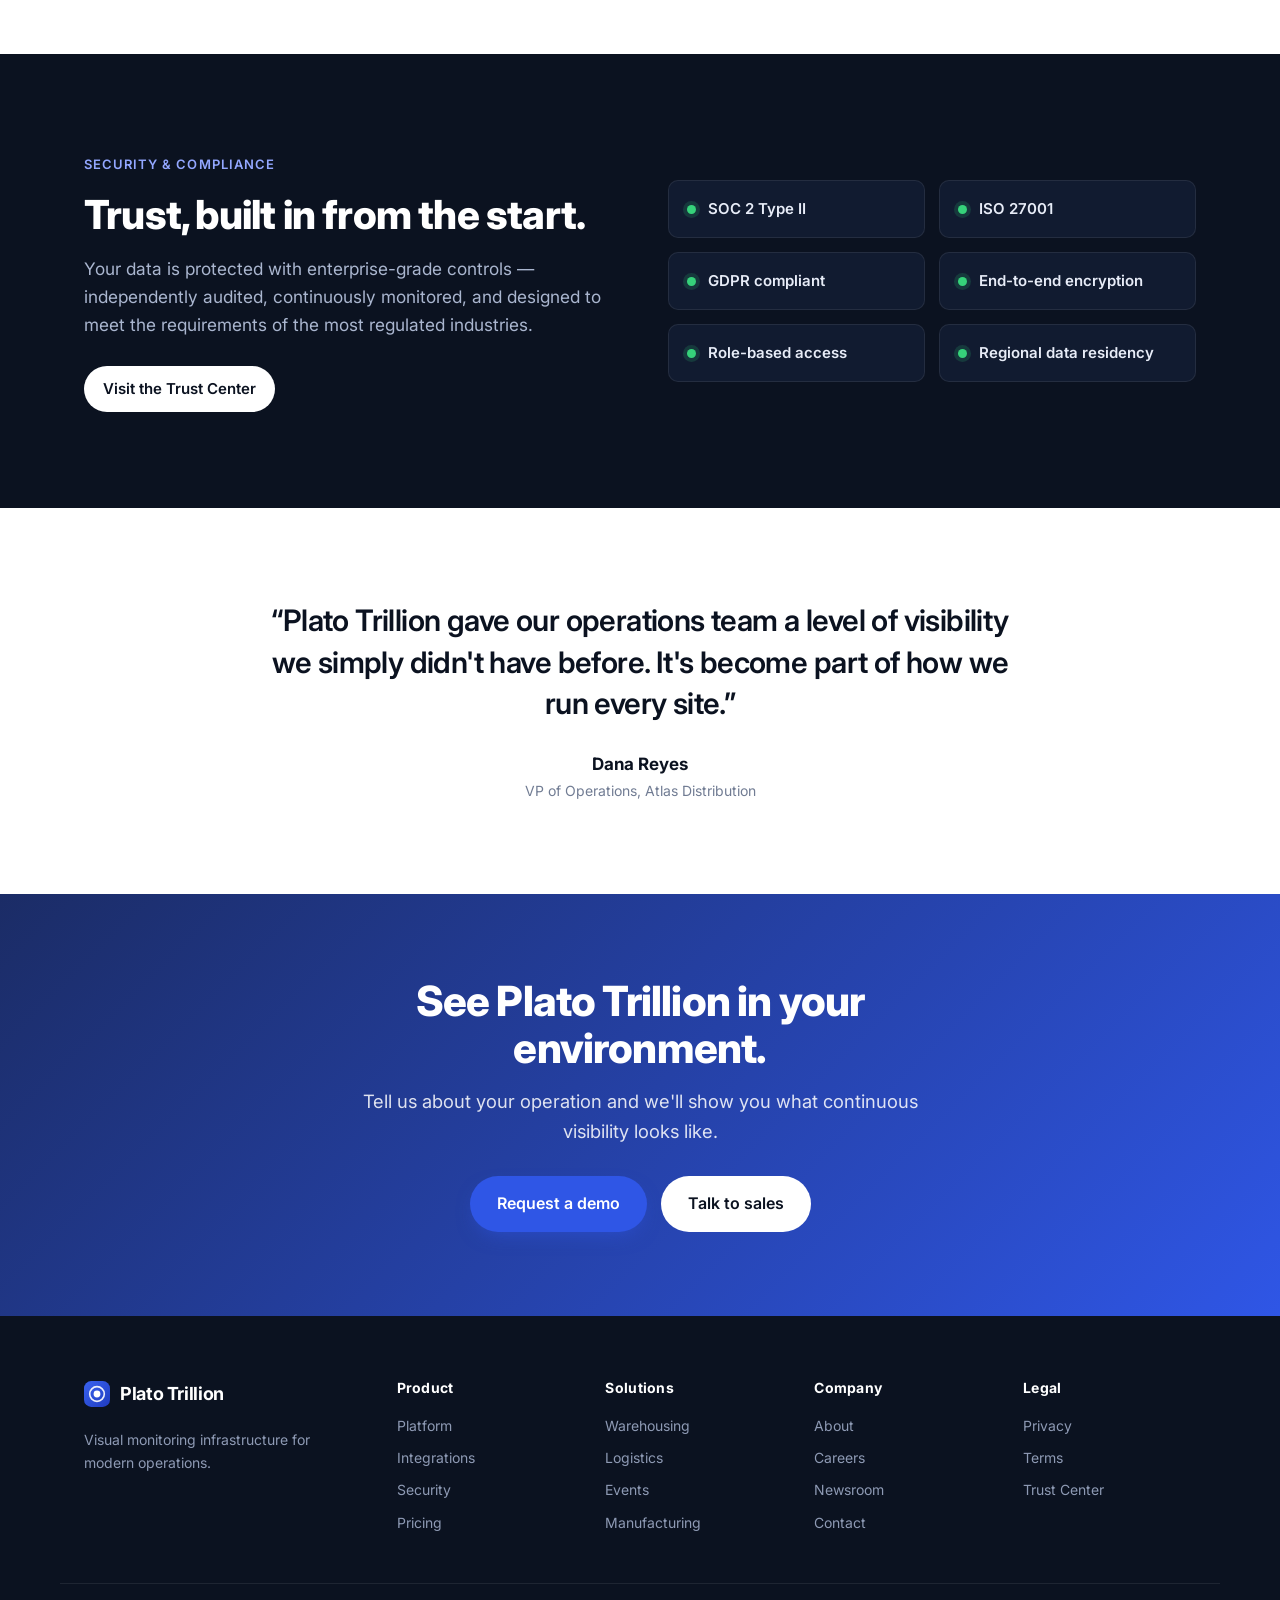
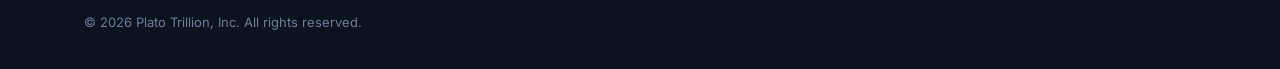
==== commit ad480549: "Add real pages for all footer links; remove address New pages: about, careers, newsroom, contact, pr" ====
--- a/index.html
+++ b/index.html
@@ -35,15 +35,7 @@
     "url": "https://platotrillion.com/",
     "logo": "https://platotrillion.com/favicon.svg",
     "description": "Intelligent visual monitoring systems for warehouses, venues, and logistics networks.",
-    "foundingDate": "2019",
-    "address": {
-      "@type": "PostalAddress",
-      "streetAddress": "1100 Harborview Ave, Suite 400",
-      "addressLocality": "Seattle",
-      "addressRegion": "WA",
-      "postalCode": "98101",
-      "addressCountry": "US"
-    }
+    "foundingDate": "2019"
   }
   </script>
 </head>
@@ -79,8 +71,8 @@
       </nav>
 
       <div class="nav-actions">
-        <a class="btn btn-ghost" href="#contact">Sign in</a>
-        <a class="btn btn-primary" href="#contact">Request a demo</a>
+        <a class="btn btn-ghost" href="login.html">Sign in</a>
+        <a class="btn btn-primary" href="demo.html">Request a demo</a>
       </div>
 
       <button class="nav-toggle" aria-label="Toggle menu" aria-expanded="false" aria-controls="mobile-nav">
@@ -92,7 +84,8 @@
       <a href="#solutions">Solutions</a>
       <a href="#security">Security</a>
       <a href="#company">Company</a>
-      <a class="btn btn-primary btn-block" href="#contact">Request a demo</a>
+      <a href="login.html">Sign in</a>
+      <a class="btn btn-primary btn-block" href="demo.html">Request a demo</a>
     </div>
   </header>
 
@@ -109,7 +102,7 @@
             for enterprise scale.
           </p>
           <div class="hero-actions">
-            <a class="btn btn-primary btn-lg" href="#contact">Request a demo</a>
+            <a class="btn btn-primary btn-lg" href="demo.html">Request a demo</a>
             <a class="btn btn-secondary btn-lg" href="#platform">Explore the platform</a>
           </div>
           <p class="hero-note">Trusted by operations teams in 40+ countries.</p>
@@ -377,8 +370,8 @@
         <h2>See Plato Trillion in your environment.</h2>
         <p>Tell us about your operation and we'll show you what continuous visibility looks like.</p>
         <div class="cta-actions">
-          <a class="btn btn-primary btn-lg" href="mailto:sales@platotrillion.com?subject=Demo%20request">Request a demo</a>
-          <a class="btn btn-light btn-lg" href="mailto:sales@platotrillion.com">Talk to sales</a>
+          <a class="btn btn-primary btn-lg" href="demo.html">Request a demo</a>
+          <a class="btn btn-light btn-lg" href="demo.html?type=sales">Talk to sales</a>
         </div>
       </div>
     </section>
@@ -410,9 +403,9 @@
       <nav class="footer-col" aria-label="Product">
         <h4>Product</h4>
         <a href="#platform">Platform</a>
-        <a href="#platform">Integrations</a>
-        <a href="#security">Security</a>
-        <a href="#contact">Pricing</a>
+        <a href="integrations.html">Integrations</a>
+        <a href="trust.html">Security</a>
+        <a href="pricing.html">Pricing</a>
       </nav>
       <nav class="footer-col" aria-label="Solutions">
         <h4>Solutions</h4>
@@ -423,21 +416,20 @@
       </nav>
       <nav class="footer-col" aria-label="Company">
         <h4>Company</h4>
-        <a href="#company">About</a>
-        <a href="#company">Careers</a>
-        <a href="#company">Newsroom</a>
-        <a href="mailto:hello@platotrillion.com">Contact</a>
+        <a href="about.html">About</a>
+        <a href="careers.html">Careers</a>
+        <a href="newsroom.html">Newsroom</a>
+        <a href="contact.html">Contact</a>
       </nav>
       <nav class="footer-col" aria-label="Legal">
         <h4>Legal</h4>
-        <a href="#company">Privacy</a>
-        <a href="#company">Terms</a>
-        <a href="#security">Trust Center</a>
+        <a href="privacy.html">Privacy</a>
+        <a href="terms.html">Terms</a>
+        <a href="trust.html">Trust Center</a>
       </nav>
     </div>
     <div class="container footer-bottom">
       <p>© <span id="year">2026</span> Plato Trillion, Inc. All rights reserved.</p>
-      <p class="footer-addr">1100 Harborview Ave, Suite 400, Seattle, WA 98101</p>
     </div>
   </footer>
 
--- a/styles.css
+++ b/styles.css
@@ -440,3 +440,316 @@
   .footer-grid { grid-template-columns: 1fr 1fr; gap: 28px; }
   .cta-actions .btn, .hero-actions .btn { width: 100%; }
 }
+
+/* ============================================================
+   Forms — shared controls
+   ============================================================ */
+.field { margin-bottom: 16px; }
+.field label { display: block; font-size: 14px; font-weight: 600; color: var(--ink); margin-bottom: 7px; }
+.label-row { display: flex; align-items: baseline; justify-content: space-between; }
+.req { color: var(--accent); }
+.optional { color: var(--muted); font-weight: 500; }
+
+.field input,
+.field select,
+.field textarea {
+  width: 100%;
+  padding: 11px 13px;
+  font: inherit;
+  font-size: 15px;
+  color: var(--ink);
+  background: #fff;
+  border: 1px solid var(--line);
+  border-radius: 10px;
+  transition: border-color 0.18s var(--ease), box-shadow 0.18s var(--ease);
+  -webkit-appearance: none;
+  appearance: none;
+}
+.field textarea { resize: vertical; min-height: 80px; }
+.field input::placeholder,
+.field textarea::placeholder { color: #9aa4ba; }
+
+.field select {
+  background-image: url("data:image/svg+xml,%3Csvg xmlns='http://www.w3.org/2000/svg' width='14' height='14' viewBox='0 0 24 24' fill='none' stroke='%23717c93' stroke-width='2.5' stroke-linecap='round' stroke-linejoin='round'%3E%3Cpath d='m6 9 6 6 6-6'/%3E%3C/svg%3E");
+  background-repeat: no-repeat;
+  background-position: right 13px center;
+  padding-right: 38px;
+  cursor: pointer;
+}
+
+.field input:focus,
+.field select:focus,
+.field textarea:focus {
+  outline: none;
+  border-color: var(--accent);
+  box-shadow: 0 0 0 3px rgba(47, 86, 230, 0.15);
+}
+
+.field.invalid input,
+.field.invalid select,
+.field.invalid textarea { border-color: #e0414b; }
+.field.invalid input:focus,
+.field.invalid select:focus { box-shadow: 0 0 0 3px rgba(224, 65, 75, 0.15); }
+
+.error-msg { display: none; margin-top: 6px; font-size: 13px; color: #d0333d; }
+.field.invalid .error-msg { display: block; }
+
+.field-link { font-size: 13px; font-weight: 500; color: var(--accent); }
+.field-link:hover { text-decoration: underline; }
+
+.checkbox { display: flex; align-items: center; gap: 9px; font-size: 14px; color: var(--body); cursor: pointer; margin: 4px 0 18px; }
+.checkbox input { width: 16px; height: 16px; accent-color: var(--accent); }
+
+.form-row { display: grid; grid-template-columns: 1fr 1fr; gap: 16px; }
+
+.form-alert {
+  margin: 4px 0 16px;
+  padding: 11px 14px;
+  border-radius: 10px;
+  background: #fdecee;
+  border: 1px solid #f6c6cb;
+  color: #b3242f;
+  font-size: 14px;
+}
+
+.divider { display: flex; align-items: center; gap: 14px; margin: 22px 0; color: var(--muted); font-size: 13px; }
+.divider::before, .divider::after { content: ""; height: 1px; background: var(--line); flex: 1; }
+
+.sso { display: grid; gap: 10px; }
+.sso-btn {
+  display: flex; align-items: center; justify-content: center; gap: 10px;
+  width: 100%;
+  padding: 11px 16px;
+  font: inherit; font-size: 15px; font-weight: 600;
+  color: var(--ink);
+  background: #fff;
+  border: 1px solid var(--line);
+  border-radius: 10px;
+  cursor: pointer;
+  transition: background 0.18s var(--ease), border-color 0.18s var(--ease);
+}
+.sso-btn:hover { background: var(--bg-soft); border-color: #cdd6ea; }
+
+/* ============================================================
+   Auth (sign-in) page
+   ============================================================ */
+.auth-body { background: var(--bg-soft); }
+.auth { min-height: 100vh; }
+.auth-grid { display: grid; grid-template-columns: 1.05fr 1fr; min-height: 100vh; }
+
+.auth-brand {
+  position: relative;
+  display: flex;
+  flex-direction: column;
+  padding: 48px 56px;
+  color: #c8d2e8;
+  background:
+    radial-gradient(700px 400px at 80% 0%, rgba(58, 99, 240, 0.35), transparent 60%),
+    linear-gradient(160deg, #0b1220 0%, #15224a 100%);
+  overflow: hidden;
+}
+.brand-on-dark, .brand-on-dark .brand-name { color: #fff; }
+.auth-brand-body { margin-top: auto; max-width: 30ch; }
+.auth-brand-body h2 { color: #fff; font-size: 2rem; font-weight: 800; letter-spacing: -0.02em; }
+.auth-brand-body p { margin-top: 14px; color: #aab6cf; font-size: 1.05rem; }
+.auth-points { margin-top: 26px; display: grid; gap: 12px; }
+.auth-points li { position: relative; padding-left: 26px; color: #c8d2e8; font-size: 15px; }
+.auth-points li::before {
+  content: ""; position: absolute; left: 0; top: 7px;
+  width: 9px; height: 9px; border-radius: 50%;
+  background: #36d27a; box-shadow: 0 0 0 4px rgba(54, 210, 122, 0.16);
+}
+.auth-brand-foot { margin-top: auto; padding-top: 40px; font-size: 13px; color: #7e8aa6; letter-spacing: 0.02em; }
+
+.auth-panel { display: flex; flex-direction: column; align-items: center; justify-content: center; padding: 40px 24px; }
+.auth-card { width: 100%; max-width: 400px; }
+.auth-card-brand { display: none; margin-bottom: 24px; }
+.auth-card h1 { font-size: 1.9rem; font-weight: 800; }
+.auth-sub { margin: 8px 0 26px; color: var(--body); }
+.auth-alt { margin-top: 22px; text-align: center; font-size: 14px; color: var(--body); }
+.auth-alt a { color: var(--accent); font-weight: 600; }
+.auth-alt a:hover { text-decoration: underline; }
+.auth-legal { margin-top: 28px; font-size: 13px; color: var(--muted); text-align: center; }
+.auth-legal a { color: var(--muted); text-decoration: underline; }
+
+/* ============================================================
+   Form (demo / sales) page
+   ============================================================ */
+.form-page { padding: 64px 0 84px; }
+.form-grid { display: grid; grid-template-columns: 1fr 1fr; gap: 56px; align-items: start; }
+
+.form-aside { padding-top: 8px; }
+.form-aside h1 { font-size: clamp(2rem, 3.4vw, 2.7rem); font-weight: 800; }
+.form-lead { margin-top: 18px; font-size: 1.12rem; color: var(--body); }
+.form-expect { margin-top: 28px; display: grid; gap: 16px; }
+.form-expect li { display: flex; gap: 12px; font-size: 15px; color: var(--body); }
+.fe-ic {
+  flex: none; width: 24px; height: 24px; border-radius: 50%;
+  display: inline-flex; align-items: center; justify-content: center;
+  background: var(--accent-soft); color: var(--accent); font-size: 13px; font-weight: 700;
+}
+.form-expect strong { color: var(--ink); font-weight: 600; }
+
+.form-quote { margin: 36px 0 0; padding: 22px 24px; background: var(--bg-soft); border: 1px solid var(--line); border-radius: var(--r); }
+.form-quote blockquote { margin: 0; font-size: 1.02rem; color: var(--ink); font-weight: 500; line-height: 1.5; }
+.form-quote figcaption { margin-top: 12px; font-size: 13px; color: var(--muted); }
+
+.form-card-wrap { position: relative; }
+.form-card {
+  background: #fff;
+  border: 1px solid var(--line);
+  border-radius: var(--r-lg);
+  box-shadow: var(--shadow-md);
+  padding: 30px;
+}
+.form-fine { margin-top: 14px; font-size: 12.5px; color: var(--muted); text-align: center; }
+
+.form-result {
+  text-align: center;
+  background: #fff;
+  border: 1px solid var(--line);
+  border-radius: var(--r-lg);
+  box-shadow: var(--shadow-md);
+  padding: 48px 36px;
+}
+.result-icon {
+  width: 64px; height: 64px; margin: 0 auto 20px;
+  display: flex; align-items: center; justify-content: center;
+  border-radius: 50%; background: #e7f8ee; color: #15a05a;
+}
+.form-result h2 { font-size: 1.6rem; font-weight: 800; }
+.form-result p { margin: 12px auto 26px; max-width: 42ch; color: var(--body); }
+
+@media (max-width: 900px) {
+  .auth-grid { grid-template-columns: 1fr; }
+  .auth-brand { display: none; }
+  .auth-card-brand { display: inline-flex; }
+  .form-grid { grid-template-columns: 1fr; gap: 40px; }
+  .form-quote { display: none; }
+}
+
+@media (max-width: 540px) {
+  .form-row { grid-template-columns: 1fr; gap: 0; }
+  .form-card { padding: 22px; }
+}
+
+/* ============================================================
+   Content subpages (about, careers, legal, etc.)
+   ============================================================ */
+.page-hero {
+  padding: 80px 0 48px;
+  text-align: center;
+  background:
+    radial-gradient(700px 360px at 50% -10%, rgba(47, 86, 230, 0.08), transparent 60%);
+  border-bottom: 1px solid var(--line);
+}
+.page-hero h1 { font-size: clamp(2.1rem, 4vw, 3rem); font-weight: 800; }
+.page-hero .lead { margin: 18px auto 0; max-width: 60ch; font-size: 1.15rem; color: var(--body); }
+.page-hero .hero-actions { justify-content: center; }
+
+.page-section { padding: 72px 0; }
+.page-section.tight { padding: 48px 0; }
+
+/* Prose (legal / long-form) */
+.prose { max-width: 760px; margin: 0 auto; }
+.prose .updated { color: var(--muted); font-size: 14px; margin-bottom: 8px; }
+.prose h2 { font-size: 1.35rem; margin-top: 40px; margin-bottom: 10px; }
+.prose h3 { font-size: 1.08rem; margin-top: 24px; margin-bottom: 8px; }
+.prose p { margin: 12px 0; color: var(--body); }
+.prose ul { margin: 12px 0; padding-left: 22px; list-style: disc; }
+.prose li { margin: 7px 0; color: var(--body); }
+.prose a { color: var(--accent); text-decoration: underline; }
+.prose strong { color: var(--ink); }
+
+/* About — values reuse .features; leadership */
+.team-grid { display: grid; grid-template-columns: repeat(4, 1fr); gap: 22px; }
+.team-card { text-align: center; }
+.avatar {
+  width: 84px; height: 84px; margin: 0 auto 14px;
+  border-radius: 50%;
+  display: flex; align-items: center; justify-content: center;
+  font-weight: 700; font-size: 1.4rem; color: #fff; letter-spacing: 0.02em;
+  background: linear-gradient(135deg, #3a63f0, #1f3bbf);
+}
+.team-card h3 { font-size: 1.05rem; }
+.team-card span { display: block; font-size: 14px; color: var(--muted); margin-top: 2px; }
+
+/* Careers */
+.dept { max-width: 840px; margin: 0 auto; }
+.dept + .dept { margin-top: 44px; }
+.dept h2 { font-size: 1.25rem; margin-bottom: 16px; }
+.roles { display: grid; gap: 12px; }
+.role {
+  display: flex; align-items: center; justify-content: space-between; gap: 16px;
+  padding: 20px 24px;
+  background: #fff; border: 1px solid var(--line); border-radius: var(--r);
+  transition: transform 0.18s var(--ease), box-shadow 0.18s var(--ease), border-color 0.18s var(--ease);
+}
+.role:hover { transform: translateY(-2px); box-shadow: var(--shadow-md); border-color: #d8e0f1; }
+.role-info h3 { font-size: 1.06rem; }
+.role-meta { margin-top: 4px; font-size: 14px; color: var(--muted); }
+.role-cta { color: var(--accent); font-weight: 600; font-size: 14px; white-space: nowrap; }
+
+/* Newsroom */
+.posts { max-width: 760px; margin: 0 auto; }
+.post { padding: 26px 0; border-bottom: 1px solid var(--line); }
+.post:first-child { padding-top: 0; }
+.post time { font-size: 12.5px; font-weight: 700; letter-spacing: 0.05em; text-transform: uppercase; color: var(--accent); }
+.post h3 { margin: 9px 0 7px; font-size: 1.3rem; }
+.post p { color: var(--body); }
+.post .tag { display: inline-block; margin-left: 10px; font-size: 11px; font-weight: 700; letter-spacing: 0.04em; text-transform: uppercase; color: var(--muted); }
+
+/* Pricing */
+.pricing { display: grid; grid-template-columns: repeat(3, 1fr); gap: 22px; align-items: stretch; }
+.price-card {
+  display: flex; flex-direction: column;
+  background: #fff; border: 1px solid var(--line); border-radius: var(--r-lg);
+  padding: 30px 28px; box-shadow: var(--shadow-sm);
+}
+.price-card.featured { border-color: var(--accent); box-shadow: var(--shadow-md); position: relative; }
+.price-tag {
+  position: absolute; top: -12px; left: 50%; transform: translateX(-50%);
+  background: var(--accent); color: #fff; font-size: 12px; font-weight: 700;
+  padding: 5px 12px; border-radius: 999px; letter-spacing: 0.02em;
+}
+.price-name { font-size: 1.1rem; font-weight: 700; color: var(--ink); }
+.price-amount { margin: 12px 0 4px; font-size: 2.1rem; font-weight: 800; color: var(--ink); letter-spacing: -0.02em; }
+.price-amount small { font-size: 0.95rem; font-weight: 500; color: var(--muted); }
+.price-desc { color: var(--body); font-size: 15px; min-height: 44px; }
+.price-feats { margin: 20px 0 24px; display: grid; gap: 10px; }
+.price-feats li { position: relative; padding-left: 26px; font-size: 14.5px; color: var(--body); }
+.price-feats li::before {
+  content: ""; position: absolute; left: 0; top: 7px; width: 14px; height: 9px;
+  border-left: 2px solid var(--accent); border-bottom: 2px solid var(--accent);
+  transform: rotate(-45deg);
+}
+.price-card .btn { margin-top: auto; }
+
+/* Integrations */
+.int-grid { display: grid; grid-template-columns: repeat(3, 1fr); gap: 20px; }
+.int-card { background: #fff; border: 1px solid var(--line); border-radius: var(--r); padding: 24px; transition: box-shadow 0.18s var(--ease), border-color 0.18s var(--ease); }
+.int-card:hover { box-shadow: var(--shadow-md); border-color: #d8e0f1; }
+.int-card h3 { font-size: 1.05rem; margin-bottom: 8px; }
+.int-card p { font-size: 14px; color: var(--body); margin-bottom: 14px; }
+.int-tags { display: flex; flex-wrap: wrap; gap: 8px; }
+.int-tags span { font-size: 12.5px; font-weight: 600; color: var(--muted); background: var(--bg-soft); border: 1px solid var(--line); border-radius: 999px; padding: 4px 11px; }
+
+/* Contact */
+.contact-grid { display: grid; grid-template-columns: repeat(3, 1fr); gap: 20px; max-width: 900px; margin: 0 auto; }
+.contact-card { text-align: center; background: #fff; border: 1px solid var(--line); border-radius: var(--r); padding: 30px 24px; }
+.contact-card .feature-icon { margin: 0 auto 16px; }
+.contact-card h3 { font-size: 1.1rem; margin-bottom: 8px; }
+.contact-card p { font-size: 14px; color: var(--body); margin-bottom: 12px; }
+.contact-card a.cmail { color: var(--accent); font-weight: 600; }
+.contact-card a.cmail:hover { text-decoration: underline; }
+
+@media (max-width: 900px) {
+  .team-grid { grid-template-columns: repeat(2, 1fr); gap: 28px; }
+  .pricing { grid-template-columns: 1fr; max-width: 460px; margin: 0 auto; }
+  .int-grid { grid-template-columns: 1fr 1fr; }
+  .contact-grid { grid-template-columns: 1fr; max-width: 420px; }
+}
+@media (max-width: 560px) {
+  .role { flex-direction: column; align-items: flex-start; gap: 8px; }
+  .int-grid { grid-template-columns: 1fr; }
+}
